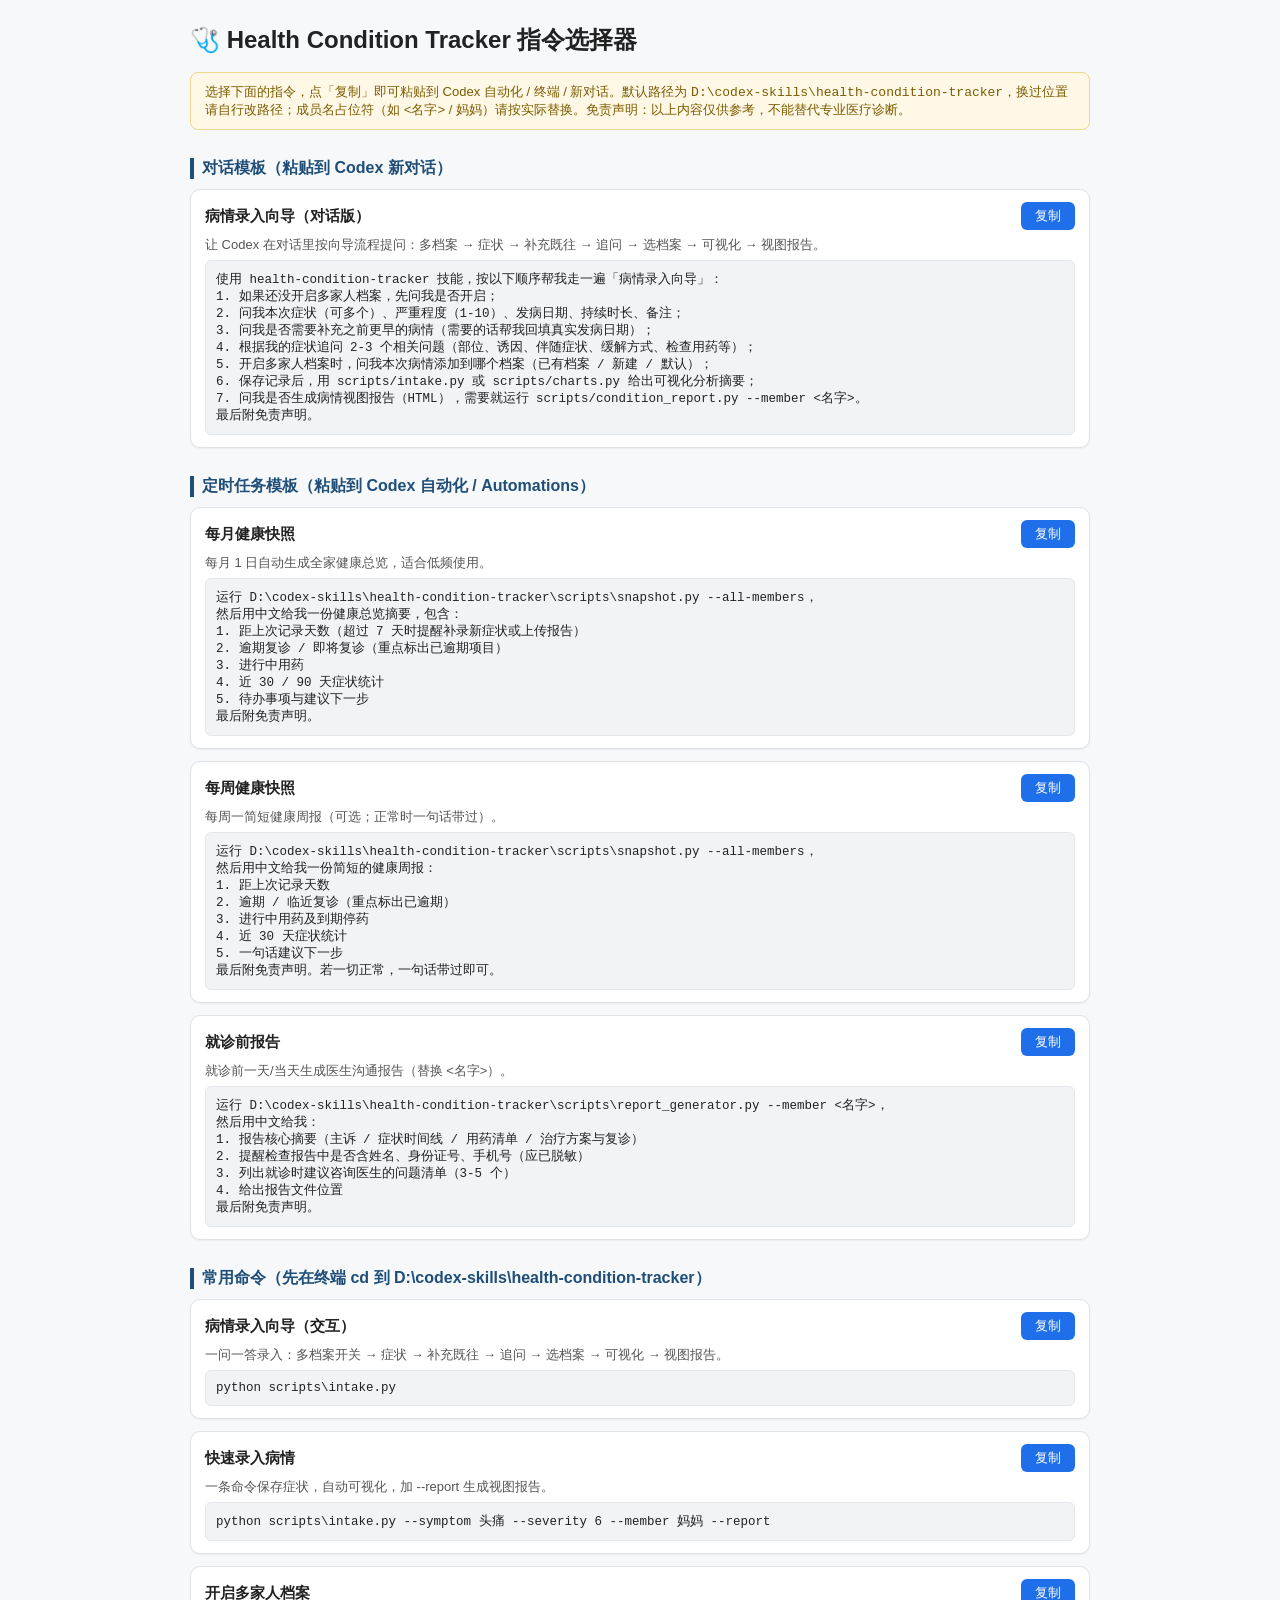
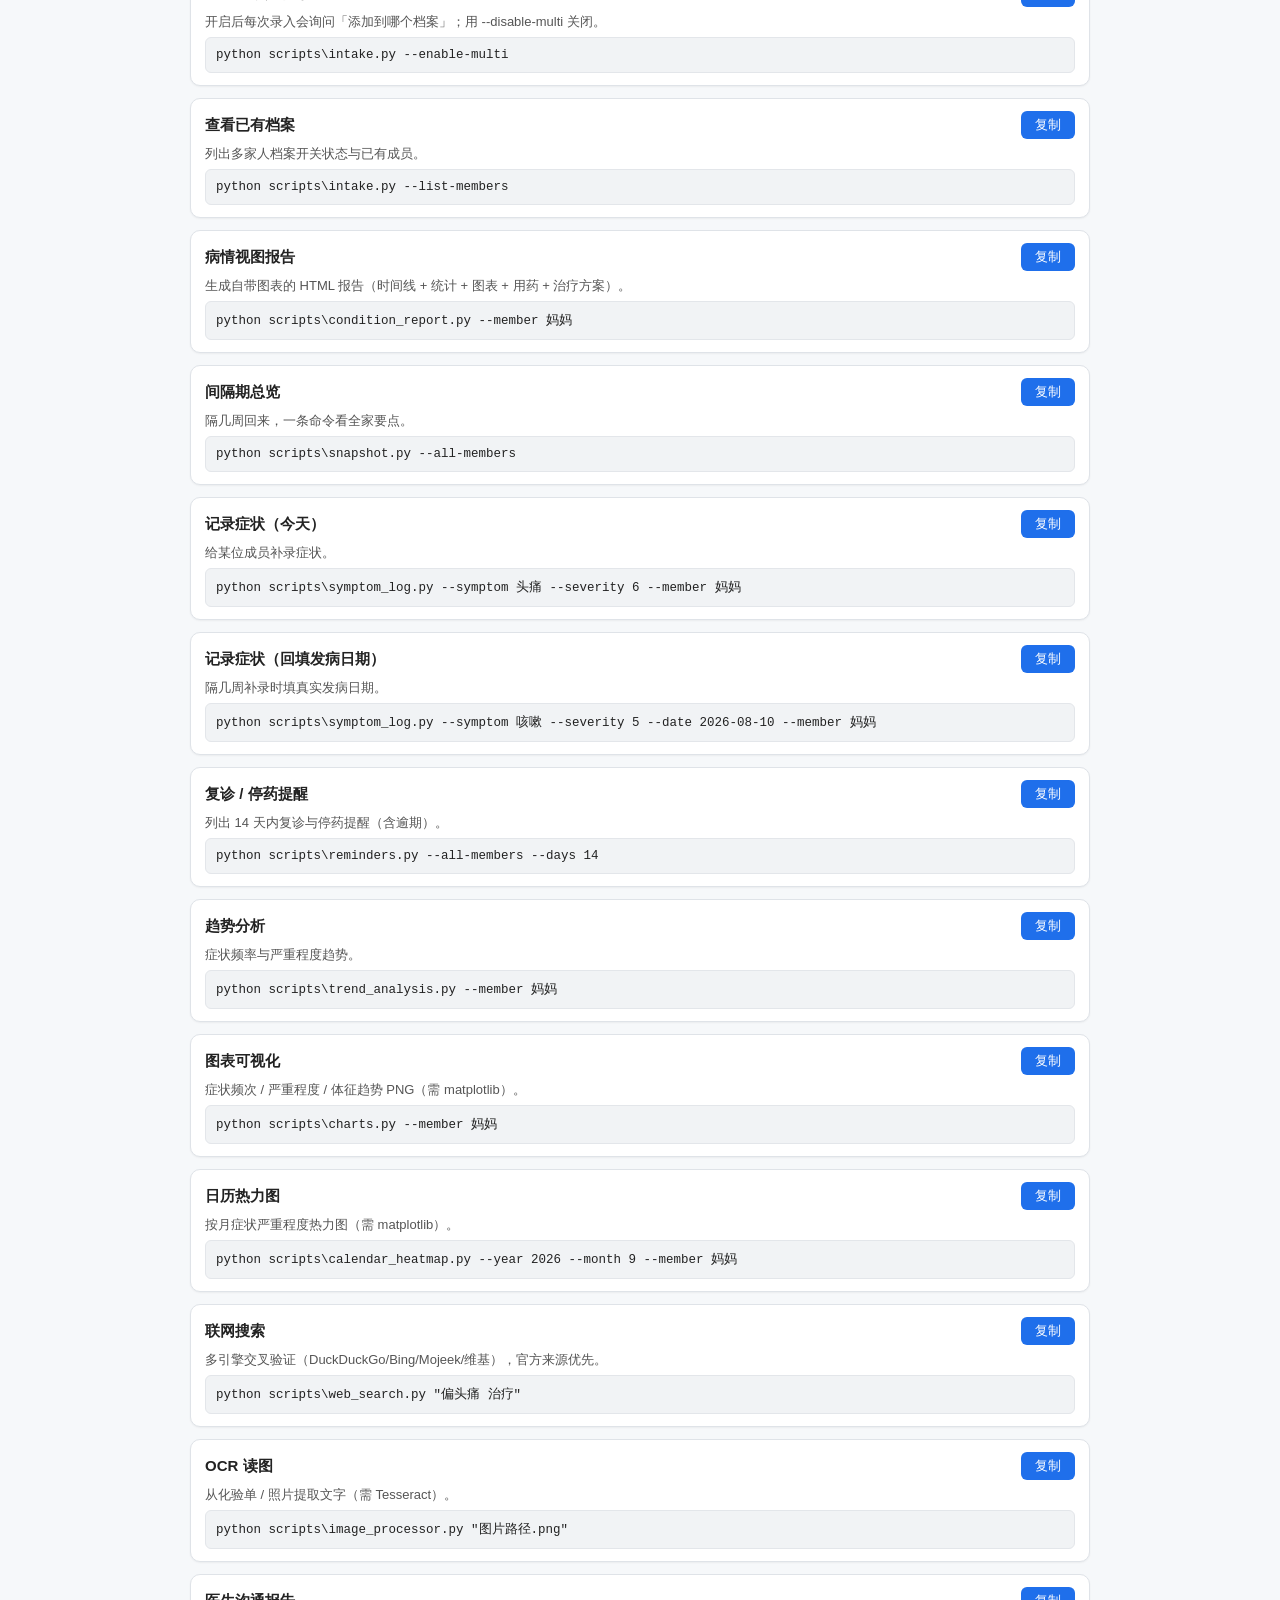
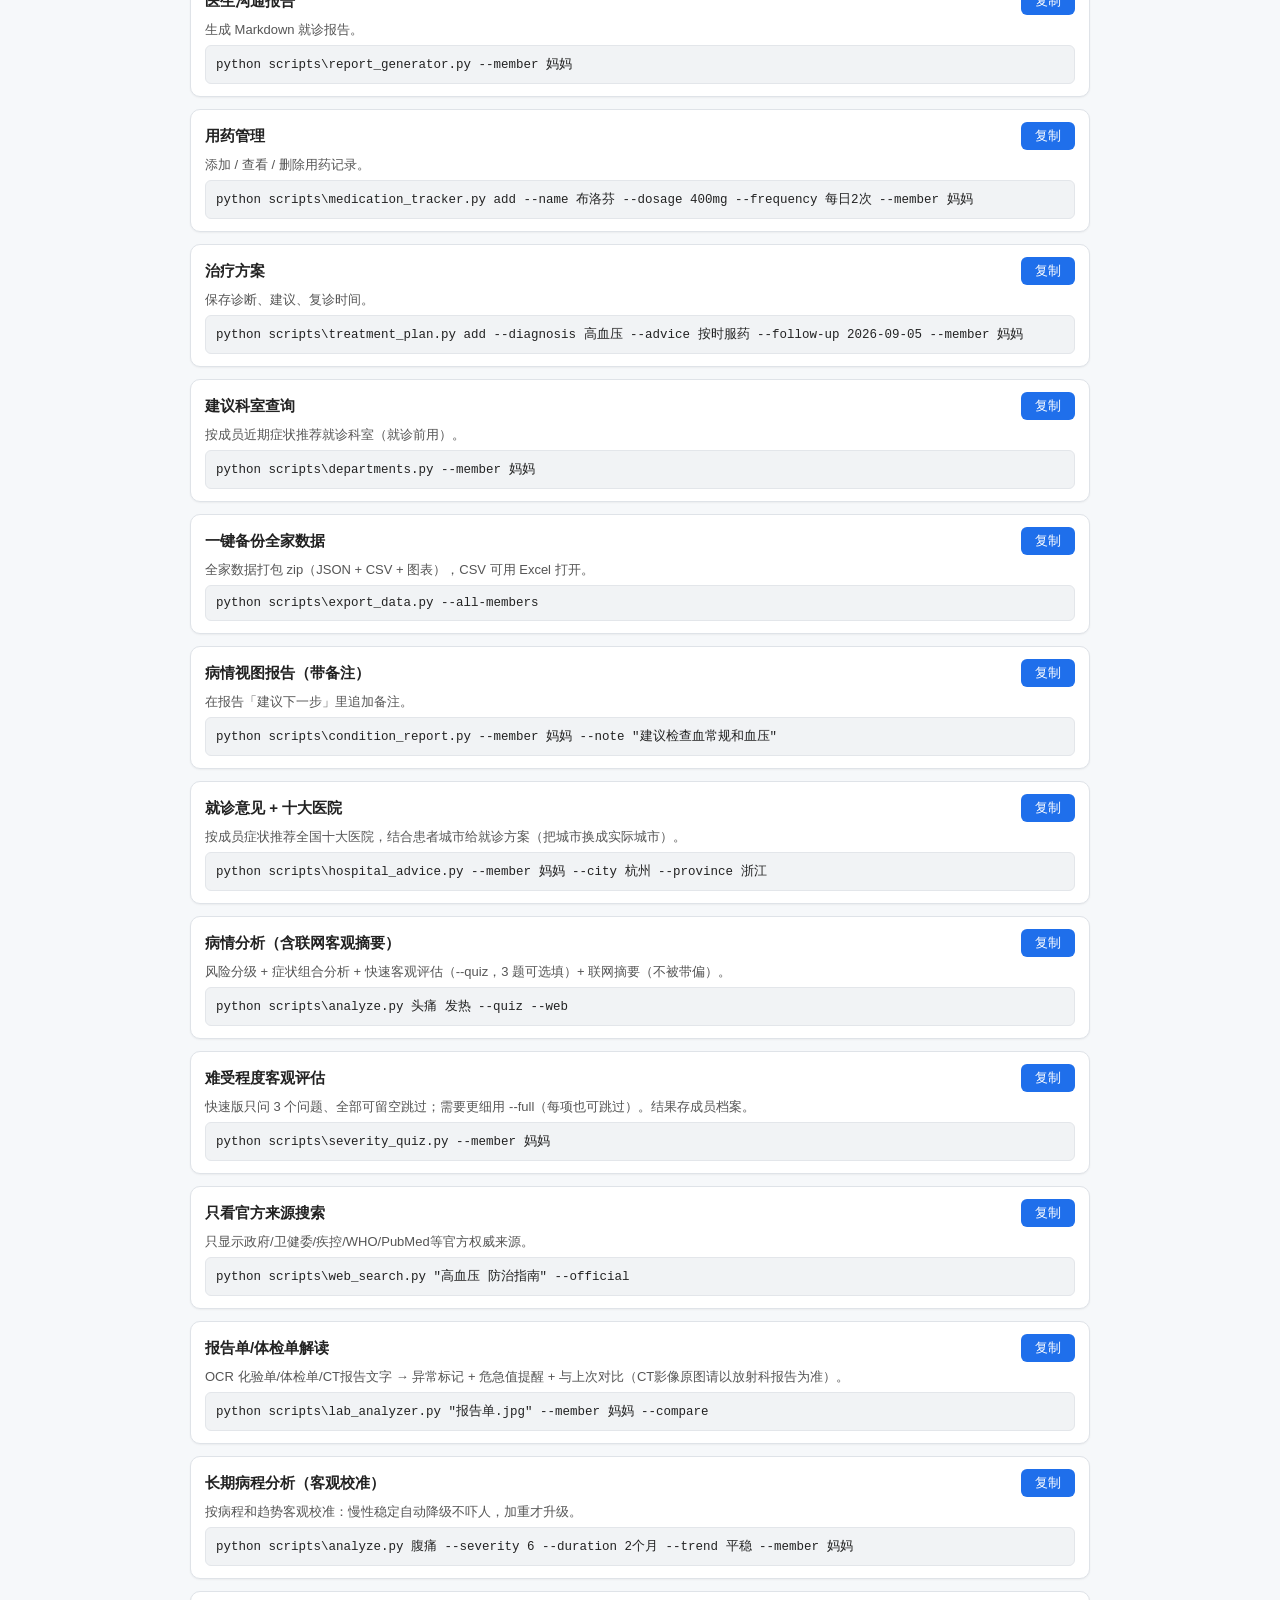
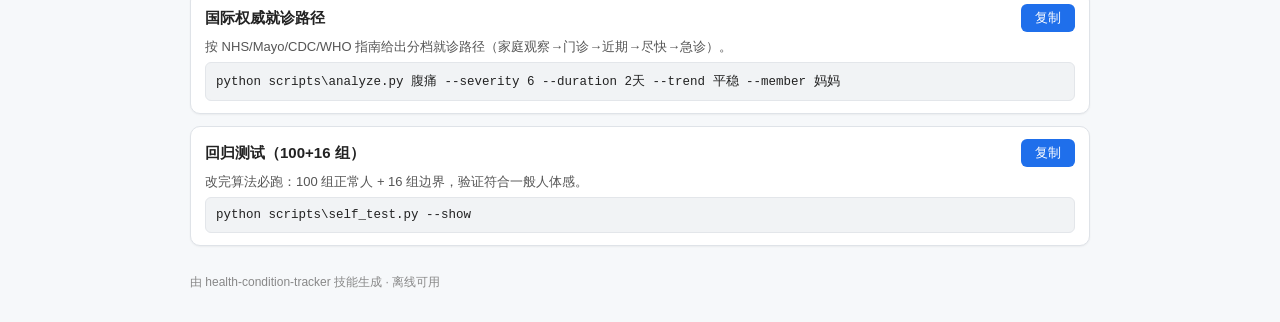
==== docs/index.html @ bb5ed4a3 "Add GitHub Pages: docs/index.html (指令选择器网页版) + .nojekyll" ====
<!DOCTYPE html>
<html lang="zh-CN">
<head>
<meta charset="UTF-8">
<meta name="viewport" content="width=device-width, initial-scale=1">
<title>Health Condition Tracker 指令选择器（网页版）</title>
<style>
  body { font-family: "Microsoft YaHei", "PingFang SC", sans-serif; max-width: 900px; margin: 24px auto; padding: 0 16px; color: #222; background: #f6f8fa; }
  h1 { font-size: 24px; }
  .note { background: #fff8e6; border: 1px solid #f0d98c; border-radius: 8px; padding: 10px 14px; font-size: 13px; color: #7a5c00; margin-bottom: 16px; }
  .cat { font-size: 16px; color: #1f4e79; border-left: 4px solid #1f4e79; padding-left: 8px; margin: 28px 0 10px; }
  .card { background: #fff; border: 1px solid #dfe3e8; border-radius: 10px; padding: 12px 14px; margin-bottom: 12px; box-shadow: 0 1px 2px rgba(0,0,0,.05); }
  .card-head { display: flex; justify-content: space-between; align-items: center; }
  .card-head h3 { margin: 0; font-size: 15px; }
  .desc { margin: 6px 0; font-size: 13px; color: #555; }
  pre { background: #f1f3f5; border: 1px solid #e3e6ea; border-radius: 6px; padding: 10px; font-size: 12.5px; white-space: pre-wrap; word-break: break-all; margin: 0; }
  .copy { background: #1f6feb; color: #fff; border: 0; border-radius: 6px; padding: 5px 14px; cursor: pointer; font-size: 13px; }
  .copy:hover { background: #1759c4; }
  .copied { background: #238636 !important; }
  footer { margin-top: 28px; font-size: 12px; color: #888; }
</style>
</head>
<body>
<h1>🩺 Health Condition Tracker 指令选择器</h1>
<p class="note">选择下面的指令，点「复制」即可粘贴到 Codex 自动化 / 终端 / 新对话。默认路径为 <code>D:\codex-skills\health-condition-tracker</code>，换过位置请自行改路径；成员名占位符（如 <code>&lt;名字&gt;</code> / 妈妈）请按实际替换。免责声明：以上内容仅供参考，不能替代专业医疗诊断。</p>

<h2 class="cat">对话模板（粘贴到 Codex 新对话）</h2>
<div class="card"><div class="card-head"><h3>病情录入向导（对话版）</h3><button class="copy" data-idx="0">复制</button></div>
<p class="desc">让 Codex 在对话里按向导流程提问：多档案 → 症状 → 补充既往 → 追问 → 选档案 → 可视化 → 视图报告。</p>
<pre id="code-0">使用 health-condition-tracker 技能，按以下顺序帮我走一遍「病情录入向导」：
1. 如果还没开启多家人档案，先问我是否开启；
2. 问我本次症状（可多个）、严重程度（1-10）、发病日期、持续时长、备注；
3. 问我是否需要补充之前更早的病情（需要的话帮我回填真实发病日期）；
4. 根据我的症状追问 2-3 个相关问题（部位、诱因、伴随症状、缓解方式、检查用药等）；
5. 开启多家人档案时，问我本次病情添加到哪个档案（已有档案 / 新建 / 默认）；
6. 保存记录后，用 scripts/intake.py 或 scripts/charts.py 给出可视化分析摘要；
7. 问我是否生成病情视图报告（HTML），需要就运行 scripts/condition_report.py --member <名字>。
最后附免责声明。</pre></div>

<h2 class="cat">定时任务模板（粘贴到 Codex 自动化 / Automations）</h2>
<div class="card"><div class="card-head"><h3>每月健康快照</h3><button class="copy" data-idx="1">复制</button></div>
<p class="desc">每月 1 日自动生成全家健康总览，适合低频使用。</p>
<pre id="code-1">运行 D:\codex-skills\health-condition-tracker\scripts\snapshot.py --all-members，
然后用中文给我一份健康总览摘要，包含：
1. 距上次记录天数（超过 7 天时提醒补录新症状或上传报告）
2. 逾期复诊 / 即将复诊（重点标出已逾期项目）
3. 进行中用药
4. 近 30 / 90 天症状统计
5. 待办事项与建议下一步
最后附免责声明。</pre></div>
<div class="card"><div class="card-head"><h3>每周健康快照</h3><button class="copy" data-idx="2">复制</button></div>
<p class="desc">每周一简短健康周报（可选；正常时一句话带过）。</p>
<pre id="code-2">运行 D:\codex-skills\health-condition-tracker\scripts\snapshot.py --all-members，
然后用中文给我一份简短的健康周报：
1. 距上次记录天数
2. 逾期 / 临近复诊（重点标出已逾期）
3. 进行中用药及到期停药
4. 近 30 天症状统计
5. 一句话建议下一步
最后附免责声明。若一切正常，一句话带过即可。</pre></div>
<div class="card"><div class="card-head"><h3>就诊前报告</h3><button class="copy" data-idx="3">复制</button></div>
<p class="desc">就诊前一天/当天生成医生沟通报告（替换 &lt;名字&gt;）。</p>
<pre id="code-3">运行 D:\codex-skills\health-condition-tracker\scripts\report_generator.py --member &lt;名字&gt;，
然后用中文给我：
1. 报告核心摘要（主诉 / 症状时间线 / 用药清单 / 治疗方案与复诊）
2. 提醒检查报告中是否含姓名、身份证号、手机号（应已脱敏）
3. 列出就诊时建议咨询医生的问题清单（3-5 个）
4. 给出报告文件位置
最后附免责声明。</pre></div>

<h2 class="cat">常用命令（先在终端 cd 到 D:\codex-skills\health-condition-tracker）</h2>
<div class="card"><div class="card-head"><h3>病情录入向导（交互）</h3><button class="copy" data-idx="4">复制</button></div>
<p class="desc">一问一答录入：多档案开关 → 症状 → 补充既往 → 追问 → 选档案 → 可视化 → 视图报告。</p>
<pre id="code-4">python scripts\intake.py</pre></div>
<div class="card"><div class="card-head"><h3>快速录入病情</h3><button class="copy" data-idx="5">复制</button></div>
<p class="desc">一条命令保存症状，自动可视化，加 --report 生成视图报告。</p>
<pre id="code-5">python scripts\intake.py --symptom 头痛 --severity 6 --member 妈妈 --report</pre></div>
<div class="card"><div class="card-head"><h3>开启多家人档案</h3><button class="copy" data-idx="6">复制</button></div>
<p class="desc">开启后每次录入会询问「添加到哪个档案」；用 --disable-multi 关闭。</p>
<pre id="code-6">python scripts\intake.py --enable-multi</pre></div>
<div class="card"><div class="card-head"><h3>查看已有档案</h3><button class="copy" data-idx="7">复制</button></div>
<p class="desc">列出多家人档案开关状态与已有成员。</p>
<pre id="code-7">python scripts\intake.py --list-members</pre></div>
<div class="card"><div class="card-head"><h3>病情视图报告</h3><button class="copy" data-idx="8">复制</button></div>
<p class="desc">生成自带图表的 HTML 报告（时间线 + 统计 + 图表 + 用药 + 治疗方案）。</p>
<pre id="code-8">python scripts\condition_report.py --member 妈妈</pre></div>
<div class="card"><div class="card-head"><h3>间隔期总览</h3><button class="copy" data-idx="9">复制</button></div>
<p class="desc">隔几周回来，一条命令看全家要点。</p>
<pre id="code-9">python scripts\snapshot.py --all-members</pre></div>
<div class="card"><div class="card-head"><h3>记录症状（今天）</h3><button class="copy" data-idx="10">复制</button></div>
<p class="desc">给某位成员补录症状。</p>
<pre id="code-10">python scripts\symptom_log.py --symptom 头痛 --severity 6 --member 妈妈</pre></div>
<div class="card"><div class="card-head"><h3>记录症状（回填发病日期）</h3><button class="copy" data-idx="11">复制</button></div>
<p class="desc">隔几周补录时填真实发病日期。</p>
<pre id="code-11">python scripts\symptom_log.py --symptom 咳嗽 --severity 5 --date 2026-08-10 --member 妈妈</pre></div>
<div class="card"><div class="card-head"><h3>复诊 / 停药提醒</h3><button class="copy" data-idx="12">复制</button></div>
<p class="desc">列出 14 天内复诊与停药提醒（含逾期）。</p>
<pre id="code-12">python scripts\reminders.py --all-members --days 14</pre></div>
<div class="card"><div class="card-head"><h3>趋势分析</h3><button class="copy" data-idx="13">复制</button></div>
<p class="desc">症状频率与严重程度趋势。</p>
<pre id="code-13">python scripts\trend_analysis.py --member 妈妈</pre></div>
<div class="card"><div class="card-head"><h3>图表可视化</h3><button class="copy" data-idx="14">复制</button></div>
<p class="desc">症状频次 / 严重程度 / 体征趋势 PNG（需 matplotlib）。</p>
<pre id="code-14">python scripts\charts.py --member 妈妈</pre></div>
<div class="card"><div class="card-head"><h3>日历热力图</h3><button class="copy" data-idx="15">复制</button></div>
<p class="desc">按月症状严重程度热力图（需 matplotlib）。</p>
<pre id="code-15">python scripts\calendar_heatmap.py --year 2026 --month 9 --member 妈妈</pre></div>
<div class="card"><div class="card-head"><h3>联网搜索</h3><button class="copy" data-idx="16">复制</button></div>
<p class="desc">多引擎交叉验证（DuckDuckGo/Bing/Mojeek/维基），官方来源优先。</p>
<pre id="code-16">python scripts\web_search.py "偏头痛 治疗"</pre></div>
<div class="card"><div class="card-head"><h3>OCR 读图</h3><button class="copy" data-idx="17">复制</button></div>
<p class="desc">从化验单 / 照片提取文字（需 Tesseract）。</p>
<pre id="code-17">python scripts\image_processor.py "图片路径.png"</pre></div>
<div class="card"><div class="card-head"><h3>医生沟通报告</h3><button class="copy" data-idx="18">复制</button></div>
<p class="desc">生成 Markdown 就诊报告。</p>
<pre id="code-18">python scripts\report_generator.py --member 妈妈</pre></div>
<div class="card"><div class="card-head"><h3>用药管理</h3><button class="copy" data-idx="19">复制</button></div>
<p class="desc">添加 / 查看 / 删除用药记录。</p>
<pre id="code-19">python scripts\medication_tracker.py add --name 布洛芬 --dosage 400mg --frequency 每日2次 --member 妈妈</pre></div>
<div class="card"><div class="card-head"><h3>治疗方案</h3><button class="copy" data-idx="20">复制</button></div>
<p class="desc">保存诊断、建议、复诊时间。</p>
<pre id="code-20">python scripts\treatment_plan.py add --diagnosis 高血压 --advice 按时服药 --follow-up 2026-09-05 --member 妈妈</pre></div>

<div class="card"><div class="card-head"><h3>建议科室查询</h3><button class="copy" data-idx="21">复制</button></div>
<p class="desc">按成员近期症状推荐就诊科室（就诊前用）。</p>
<pre id="code-21">python scripts\departments.py --member 妈妈</pre></div>
<div class="card"><div class="card-head"><h3>一键备份全家数据</h3><button class="copy" data-idx="22">复制</button></div>
<p class="desc">全家数据打包 zip（JSON + CSV + 图表），CSV 可用 Excel 打开。</p>
<pre id="code-22">python scripts\export_data.py --all-members</pre></div>
<div class="card"><div class="card-head"><h3>病情视图报告（带备注）</h3><button class="copy" data-idx="23">复制</button></div>
<p class="desc">在报告「建议下一步」里追加备注。</p>
<pre id="code-23">python scripts\condition_report.py --member 妈妈 --note "建议检查血常规和血压"</pre></div>
<div class="card"><div class="card-head"><h3>就诊意见 + 十大医院</h3><button class="copy" data-idx="24">复制</button></div>
<p class="desc">按成员症状推荐全国十大医院，结合患者城市给就诊方案（把城市换成实际城市）。</p>
<pre id="code-24">python scripts\hospital_advice.py --member 妈妈 --city 杭州 --province 浙江</pre></div>
<div class="card"><div class="card-head"><h3>病情分析（含联网客观摘要）</h3><button class="copy" data-idx="25">复制</button></div>
<p class="desc">风险分级 + 症状组合分析 + 快速客观评估（--quiz，3 题可选填）+ 联网摘要（不被带偏）。</p>
<pre id="code-25">python scripts\analyze.py 头痛 发热 --quiz --web</pre></div>
<div class="card"><div class="card-head"><h3>难受程度客观评估</h3><button class="copy" data-idx="26">复制</button></div>
<p class="desc">快速版只问 3 个问题、全部可留空跳过；需要更细用 --full（每项也可跳过）。结果存成员档案。</p>
<pre id="code-26">python scripts\severity_quiz.py --member 妈妈</pre></div>
<div class="card"><div class="card-head"><h3>只看官方来源搜索</h3><button class="copy" data-idx="27">复制</button></div>
<p class="desc">只显示政府/卫健委/疾控/WHO/PubMed等官方权威来源。</p>
<pre id="code-27">python scripts\web_search.py "高血压 防治指南" --official</pre></div>
<div class="card"><div class="card-head"><h3>报告单/体检单解读</h3><button class="copy" data-idx="28">复制</button></div>
<p class="desc">OCR 化验单/体检单/CT报告文字 → 异常标记 + 危急值提醒 + 与上次对比（CT影像原图请以放射科报告为准）。</p>
<pre id="code-28">python scripts\lab_analyzer.py "报告单.jpg" --member 妈妈 --compare</pre></div>
<div class="card"><div class="card-head"><h3>长期病程分析（客观校准）</h3><button class="copy" data-idx="29">复制</button></div>
<p class="desc">按病程和趋势客观校准：慢性稳定自动降级不吓人，加重才升级。</p>
<pre id="code-29">python scripts\analyze.py 腹痛 --severity 6 --duration 2个月 --trend 平稳 --member 妈妈</pre></div>
<div class="card"><div class="card-head"><h3>国际权威就诊路径</h3><button class="copy" data-idx="30">复制</button></div>
<p class="desc">按 NHS/Mayo/CDC/WHO 指南给出分档就诊路径（家庭观察→门诊→近期→尽快→急诊）。</p>
<pre id="code-30">python scripts\analyze.py 腹痛 --severity 6 --duration 2天 --trend 平稳 --member 妈妈</pre></div>
<div class="card"><div class="card-head"><h3>回归测试（100+16 组）</h3><button class="copy" data-idx="31">复制</button></div>
<p class="desc">改完算法必跑：100 组正常人 + 16 组边界，验证符合一般人体感。</p>
<pre id="code-31">python scripts\self_test.py --show</pre></div>
<footer>由 health-condition-tracker 技能生成 · 离线可用</footer>
<script>
function fallbackCopy(text) {
  var ta = document.createElement('textarea');
  ta.value = text; ta.style.position = 'fixed'; ta.style.opacity = '0';
  document.body.appendChild(ta); ta.select();
  try { document.execCommand('copy'); } catch (e) {}
  document.body.removeChild(ta);
}
document.querySelectorAll('.copy').forEach(function (btn) {
  btn.addEventListener('click', function () {
    var text = document.getElementById('code-' + btn.dataset.idx).innerText;
    if (navigator.clipboard && navigator.clipboard.writeText) {
      navigator.clipboard.writeText(text).then(function () { flash(btn); });
    } else { fallbackCopy(text); flash(btn); }
  });
});
function flash(btn) {
  var old = btn.textContent; btn.textContent = '已复制 ✓'; btn.classList.add('copied');
  setTimeout(function () { btn.textContent = old; btn.classList.remove('copied'); }, 1200);
}
</script>
</body>
</html>
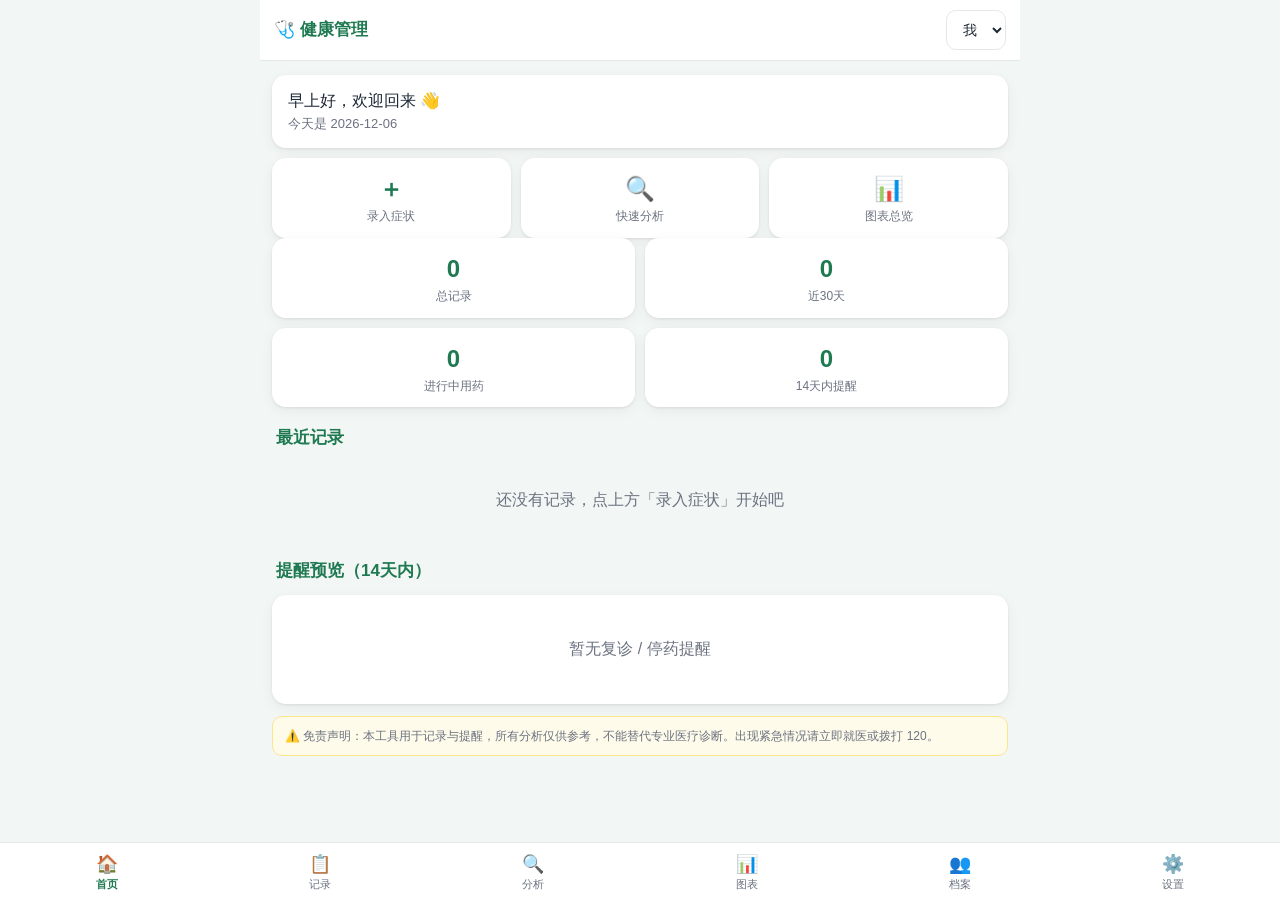
==== commit 2e93f3b6: "新增纯前端网页版(docs/app) + 修复 analyze.py 病程校准 trend 变量 bug，回归 116/116 通过" ====
--- a/docs/index.html
+++ b/docs/index.html
@@ -1,180 +1,30 @@
 <!DOCTYPE html>
 <html lang="zh-CN">
 <head>
-<meta charset="UTF-8">
-<meta name="viewport" content="width=device-width, initial-scale=1">
-<title>Health Condition Tracker 指令选择器（网页版）</title>
-<style>
-  body { font-family: "Microsoft YaHei", "PingFang SC", sans-serif; max-width: 900px; margin: 24px auto; padding: 0 16px; color: #222; background: #f6f8fa; }
-  h1 { font-size: 24px; }
-  .note { background: #fff8e6; border: 1px solid #f0d98c; border-radius: 8px; padding: 10px 14px; font-size: 13px; color: #7a5c00; margin-bottom: 16px; }
-  .cat { font-size: 16px; color: #1f4e79; border-left: 4px solid #1f4e79; padding-left: 8px; margin: 28px 0 10px; }
-  .card { background: #fff; border: 1px solid #dfe3e8; border-radius: 10px; padding: 12px 14px; margin-bottom: 12px; box-shadow: 0 1px 2px rgba(0,0,0,.05); }
-  .card-head { display: flex; justify-content: space-between; align-items: center; }
-  .card-head h3 { margin: 0; font-size: 15px; }
-  .desc { margin: 6px 0; font-size: 13px; color: #555; }
-  pre { background: #f1f3f5; border: 1px solid #e3e6ea; border-radius: 6px; padding: 10px; font-size: 12.5px; white-space: pre-wrap; word-break: break-all; margin: 0; }
-  .copy { background: #1f6feb; color: #fff; border: 0; border-radius: 6px; padding: 5px 14px; cursor: pointer; font-size: 13px; }
-  .copy:hover { background: #1759c4; }
-  .copied { background: #238636 !important; }
-  footer { margin-top: 28px; font-size: 12px; color: #888; }
-</style>
+<meta charset="utf-8">
+<meta name="viewport" content="width=device-width, initial-scale=1, viewport-fit=cover">
+<meta name="description" content="健康管理网页版：症状记录、风险分析、就诊路径、医院推荐、日历热力图、用药与复诊提醒。数据仅保存在本机浏览器。">
+<title>🩺 健康管理 · Health Condition Tracker</title>
+<link rel="stylesheet" href="app/styles.css">
+<link rel="icon" href="../assets/logo.svg" type="image/svg+xml">
 </head>
 <body>
-<h1>🩺 Health Condition Tracker 指令选择器</h1>
-<p class="note">选择下面的指令，点「复制」即可粘贴到 Codex 自动化 / 终端 / 新对话。默认路径为 <code>D:\codex-skills\health-condition-tracker</code>，换过位置请自行改路径；成员名占位符（如 <code>&lt;名字&gt;</code> / 妈妈）请按实际替换。免责声明：以上内容仅供参考，不能替代专业医疗诊断。</p>
-
-<h2 class="cat">对话模板（粘贴到 Codex 新对话）</h2>
-<div class="card"><div class="card-head"><h3>病情录入向导（对话版）</h3><button class="copy" data-idx="0">复制</button></div>
-<p class="desc">让 Codex 在对话里按向导流程提问：多档案 → 症状 → 补充既往 → 追问 → 选档案 → 可视化 → 视图报告。</p>
-<pre id="code-0">使用 health-condition-tracker 技能，按以下顺序帮我走一遍「病情录入向导」：
-1. 如果还没开启多家人档案，先问我是否开启；
-2. 问我本次症状（可多个）、严重程度（1-10）、发病日期、持续时长、备注；
-3. 问我是否需要补充之前更早的病情（需要的话帮我回填真实发病日期）；
-4. 根据我的症状追问 2-3 个相关问题（部位、诱因、伴随症状、缓解方式、检查用药等）；
-5. 开启多家人档案时，问我本次病情添加到哪个档案（已有档案 / 新建 / 默认）；
-6. 保存记录后，用 scripts/intake.py 或 scripts/charts.py 给出可视化分析摘要；
-7. 问我是否生成病情视图报告（HTML），需要就运行 scripts/condition_report.py --member <名字>。
-最后附免责声明。</pre></div>
-
-<h2 class="cat">定时任务模板（粘贴到 Codex 自动化 / Automations）</h2>
-<div class="card"><div class="card-head"><h3>每月健康快照</h3><button class="copy" data-idx="1">复制</button></div>
-<p class="desc">每月 1 日自动生成全家健康总览，适合低频使用。</p>
-<pre id="code-1">运行 D:\codex-skills\health-condition-tracker\scripts\snapshot.py --all-members，
-然后用中文给我一份健康总览摘要，包含：
-1. 距上次记录天数（超过 7 天时提醒补录新症状或上传报告）
-2. 逾期复诊 / 即将复诊（重点标出已逾期项目）
-3. 进行中用药
-4. 近 30 / 90 天症状统计
-5. 待办事项与建议下一步
-最后附免责声明。</pre></div>
-<div class="card"><div class="card-head"><h3>每周健康快照</h3><button class="copy" data-idx="2">复制</button></div>
-<p class="desc">每周一简短健康周报（可选；正常时一句话带过）。</p>
-<pre id="code-2">运行 D:\codex-skills\health-condition-tracker\scripts\snapshot.py --all-members，
-然后用中文给我一份简短的健康周报：
-1. 距上次记录天数
-2. 逾期 / 临近复诊（重点标出已逾期）
-3. 进行中用药及到期停药
-4. 近 30 天症状统计
-5. 一句话建议下一步
-最后附免责声明。若一切正常，一句话带过即可。</pre></div>
-<div class="card"><div class="card-head"><h3>就诊前报告</h3><button class="copy" data-idx="3">复制</button></div>
-<p class="desc">就诊前一天/当天生成医生沟通报告（替换 &lt;名字&gt;）。</p>
-<pre id="code-3">运行 D:\codex-skills\health-condition-tracker\scripts\report_generator.py --member &lt;名字&gt;，
-然后用中文给我：
-1. 报告核心摘要（主诉 / 症状时间线 / 用药清单 / 治疗方案与复诊）
-2. 提醒检查报告中是否含姓名、身份证号、手机号（应已脱敏）
-3. 列出就诊时建议咨询医生的问题清单（3-5 个）
-4. 给出报告文件位置
-最后附免责声明。</pre></div>
-
-<h2 class="cat">常用命令（先在终端 cd 到 D:\codex-skills\health-condition-tracker）</h2>
-<div class="card"><div class="card-head"><h3>病情录入向导（交互）</h3><button class="copy" data-idx="4">复制</button></div>
-<p class="desc">一问一答录入：多档案开关 → 症状 → 补充既往 → 追问 → 选档案 → 可视化 → 视图报告。</p>
-<pre id="code-4">python scripts\intake.py</pre></div>
-<div class="card"><div class="card-head"><h3>快速录入病情</h3><button class="copy" data-idx="5">复制</button></div>
-<p class="desc">一条命令保存症状，自动可视化，加 --report 生成视图报告。</p>
-<pre id="code-5">python scripts\intake.py --symptom 头痛 --severity 6 --member 妈妈 --report</pre></div>
-<div class="card"><div class="card-head"><h3>开启多家人档案</h3><button class="copy" data-idx="6">复制</button></div>
-<p class="desc">开启后每次录入会询问「添加到哪个档案」；用 --disable-multi 关闭。</p>
-<pre id="code-6">python scripts\intake.py --enable-multi</pre></div>
-<div class="card"><div class="card-head"><h3>查看已有档案</h3><button class="copy" data-idx="7">复制</button></div>
-<p class="desc">列出多家人档案开关状态与已有成员。</p>
-<pre id="code-7">python scripts\intake.py --list-members</pre></div>
-<div class="card"><div class="card-head"><h3>病情视图报告</h3><button class="copy" data-idx="8">复制</button></div>
-<p class="desc">生成自带图表的 HTML 报告（时间线 + 统计 + 图表 + 用药 + 治疗方案）。</p>
-<pre id="code-8">python scripts\condition_report.py --member 妈妈</pre></div>
-<div class="card"><div class="card-head"><h3>间隔期总览</h3><button class="copy" data-idx="9">复制</button></div>
-<p class="desc">隔几周回来，一条命令看全家要点。</p>
-<pre id="code-9">python scripts\snapshot.py --all-members</pre></div>
-<div class="card"><div class="card-head"><h3>记录症状（今天）</h3><button class="copy" data-idx="10">复制</button></div>
-<p class="desc">给某位成员补录症状。</p>
-<pre id="code-10">python scripts\symptom_log.py --symptom 头痛 --severity 6 --member 妈妈</pre></div>
-<div class="card"><div class="card-head"><h3>记录症状（回填发病日期）</h3><button class="copy" data-idx="11">复制</button></div>
-<p class="desc">隔几周补录时填真实发病日期。</p>
-<pre id="code-11">python scripts\symptom_log.py --symptom 咳嗽 --severity 5 --date 2026-08-10 --member 妈妈</pre></div>
-<div class="card"><div class="card-head"><h3>复诊 / 停药提醒</h3><button class="copy" data-idx="12">复制</button></div>
-<p class="desc">列出 14 天内复诊与停药提醒（含逾期）。</p>
-<pre id="code-12">python scripts\reminders.py --all-members --days 14</pre></div>
-<div class="card"><div class="card-head"><h3>趋势分析</h3><button class="copy" data-idx="13">复制</button></div>
-<p class="desc">症状频率与严重程度趋势。</p>
-<pre id="code-13">python scripts\trend_analysis.py --member 妈妈</pre></div>
-<div class="card"><div class="card-head"><h3>图表可视化</h3><button class="copy" data-idx="14">复制</button></div>
-<p class="desc">症状频次 / 严重程度 / 体征趋势 PNG（需 matplotlib）。</p>
-<pre id="code-14">python scripts\charts.py --member 妈妈</pre></div>
-<div class="card"><div class="card-head"><h3>日历热力图</h3><button class="copy" data-idx="15">复制</button></div>
-<p class="desc">按月症状严重程度热力图（需 matplotlib）。</p>
-<pre id="code-15">python scripts\calendar_heatmap.py --year 2026 --month 9 --member 妈妈</pre></div>
-<div class="card"><div class="card-head"><h3>联网搜索</h3><button class="copy" data-idx="16">复制</button></div>
-<p class="desc">多引擎交叉验证（DuckDuckGo/Bing/Mojeek/维基），官方来源优先。</p>
-<pre id="code-16">python scripts\web_search.py "偏头痛 治疗"</pre></div>
-<div class="card"><div class="card-head"><h3>OCR 读图</h3><button class="copy" data-idx="17">复制</button></div>
-<p class="desc">从化验单 / 照片提取文字（需 Tesseract）。</p>
-<pre id="code-17">python scripts\image_processor.py "图片路径.png"</pre></div>
-<div class="card"><div class="card-head"><h3>医生沟通报告</h3><button class="copy" data-idx="18">复制</button></div>
-<p class="desc">生成 Markdown 就诊报告。</p>
-<pre id="code-18">python scripts\report_generator.py --member 妈妈</pre></div>
-<div class="card"><div class="card-head"><h3>用药管理</h3><button class="copy" data-idx="19">复制</button></div>
-<p class="desc">添加 / 查看 / 删除用药记录。</p>
-<pre id="code-19">python scripts\medication_tracker.py add --name 布洛芬 --dosage 400mg --frequency 每日2次 --member 妈妈</pre></div>
-<div class="card"><div class="card-head"><h3>治疗方案</h3><button class="copy" data-idx="20">复制</button></div>
-<p class="desc">保存诊断、建议、复诊时间。</p>
-<pre id="code-20">python scripts\treatment_plan.py add --diagnosis 高血压 --advice 按时服药 --follow-up 2026-09-05 --member 妈妈</pre></div>
-
-<div class="card"><div class="card-head"><h3>建议科室查询</h3><button class="copy" data-idx="21">复制</button></div>
-<p class="desc">按成员近期症状推荐就诊科室（就诊前用）。</p>
-<pre id="code-21">python scripts\departments.py --member 妈妈</pre></div>
-<div class="card"><div class="card-head"><h3>一键备份全家数据</h3><button class="copy" data-idx="22">复制</button></div>
-<p class="desc">全家数据打包 zip（JSON + CSV + 图表），CSV 可用 Excel 打开。</p>
-<pre id="code-22">python scripts\export_data.py --all-members</pre></div>
-<div class="card"><div class="card-head"><h3>病情视图报告（带备注）</h3><button class="copy" data-idx="23">复制</button></div>
-<p class="desc">在报告「建议下一步」里追加备注。</p>
-<pre id="code-23">python scripts\condition_report.py --member 妈妈 --note "建议检查血常规和血压"</pre></div>
-<div class="card"><div class="card-head"><h3>就诊意见 + 十大医院</h3><button class="copy" data-idx="24">复制</button></div>
-<p class="desc">按成员症状推荐全国十大医院，结合患者城市给就诊方案（把城市换成实际城市）。</p>
-<pre id="code-24">python scripts\hospital_advice.py --member 妈妈 --city 杭州 --province 浙江</pre></div>
-<div class="card"><div class="card-head"><h3>病情分析（含联网客观摘要）</h3><button class="copy" data-idx="25">复制</button></div>
-<p class="desc">风险分级 + 症状组合分析 + 快速客观评估（--quiz，3 题可选填）+ 联网摘要（不被带偏）。</p>
-<pre id="code-25">python scripts\analyze.py 头痛 发热 --quiz --web</pre></div>
-<div class="card"><div class="card-head"><h3>难受程度客观评估</h3><button class="copy" data-idx="26">复制</button></div>
-<p class="desc">快速版只问 3 个问题、全部可留空跳过；需要更细用 --full（每项也可跳过）。结果存成员档案。</p>
-<pre id="code-26">python scripts\severity_quiz.py --member 妈妈</pre></div>
-<div class="card"><div class="card-head"><h3>只看官方来源搜索</h3><button class="copy" data-idx="27">复制</button></div>
-<p class="desc">只显示政府/卫健委/疾控/WHO/PubMed等官方权威来源。</p>
-<pre id="code-27">python scripts\web_search.py "高血压 防治指南" --official</pre></div>
-<div class="card"><div class="card-head"><h3>报告单/体检单解读</h3><button class="copy" data-idx="28">复制</button></div>
-<p class="desc">OCR 化验单/体检单/CT报告文字 → 异常标记 + 危急值提醒 + 与上次对比（CT影像原图请以放射科报告为准）。</p>
-<pre id="code-28">python scripts\lab_analyzer.py "报告单.jpg" --member 妈妈 --compare</pre></div>
-<div class="card"><div class="card-head"><h3>长期病程分析（客观校准）</h3><button class="copy" data-idx="29">复制</button></div>
-<p class="desc">按病程和趋势客观校准：慢性稳定自动降级不吓人，加重才升级。</p>
-<pre id="code-29">python scripts\analyze.py 腹痛 --severity 6 --duration 2个月 --trend 平稳 --member 妈妈</pre></div>
-<div class="card"><div class="card-head"><h3>国际权威就诊路径</h3><button class="copy" data-idx="30">复制</button></div>
-<p class="desc">按 NHS/Mayo/CDC/WHO 指南给出分档就诊路径（家庭观察→门诊→近期→尽快→急诊）。</p>
-<pre id="code-30">python scripts\analyze.py 腹痛 --severity 6 --duration 2天 --trend 平稳 --member 妈妈</pre></div>
-<div class="card"><div class="card-head"><h3>回归测试（100+16 组）</h3><button class="copy" data-idx="31">复制</button></div>
-<p class="desc">改完算法必跑：100 组正常人 + 16 组边界，验证符合一般人体感。</p>
-<pre id="code-31">python scripts\self_test.py --show</pre></div>
-<footer>由 health-condition-tracker 技能生成 · 离线可用</footer>
-<script>
-function fallbackCopy(text) {
-  var ta = document.createElement('textarea');
-  ta.value = text; ta.style.position = 'fixed'; ta.style.opacity = '0';
-  document.body.appendChild(ta); ta.select();
-  try { document.execCommand('copy'); } catch (e) {}
-  document.body.removeChild(ta);
-}
-document.querySelectorAll('.copy').forEach(function (btn) {
-  btn.addEventListener('click', function () {
-    var text = document.getElementById('code-' + btn.dataset.idx).innerText;
-    if (navigator.clipboard && navigator.clipboard.writeText) {
-      navigator.clipboard.writeText(text).then(function () { flash(btn); });
-    } else { fallbackCopy(text); flash(btn); }
-  });
-});
-function flash(btn) {
-  var old = btn.textContent; btn.textContent = '已复制 ✓'; btn.classList.add('copied');
-  setTimeout(function () { btn.textContent = old; btn.classList.remove('copied'); }, 1200);
-}
-</script>
+<div id="app">
+  <header>
+    <div class="brand">🩺 健康管理</div>
+    <div id="headerRight"></div>
+  </header>
+  <section id="tab-home" class="active"></section>
+  <section id="tab-logs"></section>
+  <section id="tab-analyze"></section>
+  <section id="tab-charts"></section>
+  <section id="tab-profile"></section>
+  <section id="tab-settings"></section>
+  <nav class="tabs" id="tabbar"></nav>
+  <div class="modal-mask" id="modalMask"><div class="modal" id="modal"></div></div>
+</div>
+<script src="app/data.js"></script>
+<script src="app/engine.js"></script>
+<script src="app/app.js"></script>
 </body>
-</html>+</html>
--- a/docs/app/styles.css
+++ b/docs/app/styles.css
@@ -0,0 +1,106 @@
+/* Health Condition Tracker Web - 样式 */
+:root {
+  --primary: #2f9e6e; --primary-dark: #1f7a52; --primary-light: #e3f5ec;
+  --accent: #3b82f6; --bg: #f2f6f4; --card: #ffffff; --text: #1f2937; --muted: #6b7280;
+  --border: #e5e7eb; --danger: #dc2626; --warn: #d97706; --ok: #16a34a;
+  --low: #16a34a; --mid: #d97706; --urgent: #dc2626; --critical: #7f1d1d;
+  --radius: 14px; --shadow: 0 1px 3px rgba(0,0,0,.08), 0 4px 14px rgba(0,0,0,.05);
+}
+* { box-sizing: border-box; -webkit-tap-highlight-color: transparent; }
+html, body { margin: 0; padding: 0; }
+body { font-family: -apple-system, BlinkMacSystemFont, "Segoe UI", "PingFang SC", "Microsoft YaHei", sans-serif; background: var(--bg); color: var(--text); line-height: 1.55; }
+#app { max-width: 760px; margin: 0 auto; padding-bottom: 72px; }
+header { position: sticky; top: 0; z-index: 20; background: var(--card); border-bottom: 1px solid var(--border); padding: 10px 14px; display: flex; align-items: center; justify-content: space-between; gap: 10px; }
+header .brand { font-weight: 700; font-size: 17px; color: var(--primary-dark); display: flex; align-items: center; gap: 8px; }
+header .brand .logo { width: 26px; height: 26px; }
+.badge { display: inline-block; padding: 2px 8px; border-radius: 999px; font-size: 12px; background: var(--primary-light); color: var(--primary-dark); }
+h1 { font-size: 20px; margin: 16px 4px 8px; }
+h2 { font-size: 17px; margin: 18px 4px 8px; color: var(--primary-dark); }
+h3 { font-size: 15px; margin: 12px 0 6px; }
+p { margin: 6px 0; }
+.card { background: var(--card); border-radius: var(--radius); box-shadow: var(--shadow); padding: 14px 16px; margin: 10px 0; }
+.card + .card { margin-top: 10px; }
+.muted { color: var(--muted); font-size: 13px; }
+.small { font-size: 12px; }
+.grid { display: grid; gap: 10px; }
+.grid-2 { grid-template-columns: 1fr 1fr; }
+.grid-3 { grid-template-columns: repeat(3, 1fr); }
+.stat { background: var(--card); border-radius: var(--radius); box-shadow: var(--shadow); padding: 12px; text-align: center; }
+.stat .num { font-size: 24px; font-weight: 800; color: var(--primary-dark); }
+.stat .lab { font-size: 12px; color: var(--muted); }
+button { font-family: inherit; cursor: pointer; border: none; border-radius: 10px; padding: 10px 14px; font-size: 14px; background: var(--primary); color: #fff; transition: filter .15s; }
+button:active { filter: brightness(.94); }
+button.secondary { background: var(--card); color: var(--text); border: 1px solid var(--border); }
+button.ghost { background: transparent; color: var(--primary-dark); border: 1px solid var(--primary); }
+button.danger { background: #fee2e2; color: var(--danger); }
+button.small-btn { padding: 6px 10px; font-size: 13px; }
+button:disabled { opacity: .5; cursor: not-allowed; }
+.btn-row { display: flex; gap: 8px; flex-wrap: wrap; }
+.btn-row button { flex: 1; min-width: 90px; }
+input, select, textarea { font-family: inherit; font-size: 14px; padding: 10px 12px; border: 1px solid var(--border); border-radius: 10px; background: #fff; color: var(--text); width: 100%; }
+textarea { resize: vertical; min-height: 70px; }
+label.field { display: block; margin: 10px 0 2px; font-size: 13px; color: var(--muted); }
+.chips { display: flex; flex-wrap: wrap; gap: 8px; }
+.chip { border: 1px solid var(--border); background: #fff; border-radius: 999px; padding: 7px 13px; font-size: 13px; cursor: pointer; user-select: none; }
+.chip.on { background: var(--primary); border-color: var(--primary); color: #fff; }
+.chip.hot { border-color: var(--danger); color: var(--danger); }
+.chip.hot.on { background: var(--danger); border-color: var(--danger); color: #fff; }
+.risk-card { border-radius: var(--radius); padding: 16px; color: #fff; }
+.risk-low { background: linear-gradient(135deg,#16a34a,#15803d); }
+.risk-mid { background: linear-gradient(135deg,#d97706,#b45309); }
+.risk-urgent { background: linear-gradient(135deg,#dc2626,#b91c1c); }
+.risk-critical { background: linear-gradient(135deg,#7f1d1d,#450a0a); }
+.risk-card .level { font-size: 20px; font-weight: 800; }
+.risk-card .action { margin-top: 6px; font-size: 14px; }
+.banner { padding: 10px 14px; border-radius: 10px; font-size: 13px; margin: 8px 0; }
+.banner.warn { background: #fef3c7; color: #92400e; border: 1px solid #fde68a; }
+.banner.danger { background: #fee2e2; color: #991b1b; border: 1px solid #fecaca; }
+.banner.info { background: #e0f2fe; color: #075985; border: 1px solid #bae6fd; }
+.banner.ok { background: #dcfce7; color: #166534; border: 1px solid #bbf7d0; }
+table { width: 100%; border-collapse: collapse; font-size: 13px; }
+th, td { text-align: left; padding: 8px 6px; border-bottom: 1px solid var(--border); vertical-align: top; }
+th { color: var(--muted); font-weight: 600; }
+.list-item { display: flex; align-items: center; gap: 10px; padding: 10px 4px; border-bottom: 1px solid var(--border); }
+.list-item:last-child { border-bottom: none; }
+.list-item .main { flex: 1; }
+.list-item .title { font-weight: 600; font-size: 15px; }
+.dot { width: 10px; height: 10px; border-radius: 50%; flex: 0 0 auto; }
+.dot.low { background: var(--low); } .dot.mid { background: var(--mid); } .dot.urgent { background: var(--urgent); } .dot.critical { background: var(--critical); }
+nav.tabs { position: fixed; bottom: 0; left: 0; right: 0; z-index: 30; background: var(--card); border-top: 1px solid var(--border); display: flex; }
+nav.tabs button { flex: 1; background: transparent; color: var(--muted); border-radius: 0; padding: 10px 0 8px; font-size: 11px; display: flex; flex-direction: column; align-items: center; gap: 2px; }
+nav.tabs button.on { color: var(--primary-dark); font-weight: 700; }
+nav.tabs .ico { font-size: 18px; }
+#app > section { display: none; }
+#app > section.active { display: block; padding: 4px 12px 8px; }
+.modal-mask { position: fixed; inset: 0; background: rgba(0,0,0,.45); z-index: 50; display: none; align-items: flex-end; justify-content: center; }
+.modal-mask.open { display: flex; }
+.modal { background: var(--card); width: 100%; max-width: 720px; max-height: 92vh; overflow-y: auto; border-radius: 18px 18px 0 0; padding: 16px 16px 20px; }
+.modal h3 { margin-top: 2px; }
+@media (min-width: 700px) { .modal-mask { align-items: center; } .modal { border-radius: 18px; } }
+.modal .actions { display: flex; gap: 8px; margin-top: 14px; }
+.modal .actions button { flex: 1; }
+.step { display: none; }
+.step.active { display: block; }
+.progress { display: flex; gap: 5px; margin: 6px 0 10px; }
+.progress .seg { height: 4px; flex: 1; background: var(--border); border-radius: 2px; }
+.progress .seg.done { background: var(--primary); }
+.checklist label { display: flex; gap: 8px; align-items: flex-start; padding: 8px 4px; font-size: 14px; border-bottom: 1px dashed var(--border); }
+.checklist input[type=checkbox] { width: 18px; height: 18px; margin-top: 2px; }
+.legend { display: flex; gap: 14px; flex-wrap: wrap; font-size: 12px; color: var(--muted); margin: 6px 0; }
+.legend .it { display: flex; align-items: center; gap: 5px; }
+canvas { max-width: 100%; }
+.heat { display: grid; grid-template-columns: repeat(7, 1fr); gap: 3px; }
+.heat .cell { aspect-ratio: 1; border-radius: 5px; background: #f3f4f6; display: flex; align-items: center; justify-content: center; font-size: 11px; position: relative; }
+.heat .cell.today { outline: 2px solid var(--primary); }
+.heat .wd { text-align: center; font-size: 11px; color: var(--muted); }
+.empty { text-align: center; color: var(--muted); padding: 28px 12px; }
+.disclaimer { font-size: 12px; color: var(--muted); background: #fffbeb; border: 1px solid #fde68a; border-radius: 10px; padding: 10px 12px; margin: 12px 0; }
+a { color: var(--accent); text-decoration: none; }
+code { background: #f3f4f6; padding: 1px 5px; border-radius: 5px; font-size: 12px; }
+.tag { display: inline-block; font-size: 11px; padding: 1px 7px; border-radius: 999px; background: var(--primary-light); color: var(--primary-dark); margin-left: 6px; }
+.section-tabs { display: flex; gap: 6px; margin: 10px 0; overflow-x: auto; }
+.section-tabs button { flex: 0 0 auto; background: var(--card); color: var(--text); border: 1px solid var(--border); }
+.section-tabs button.on { background: var(--primary); color: #fff; border-color: var(--primary); }
+.hidden { display: none !important; }
+.two-col { display: grid; grid-template-columns: 1fr 1fr; gap: 10px; }
+@media (max-width: 520px) { .two-col { grid-template-columns: 1fr; } }
